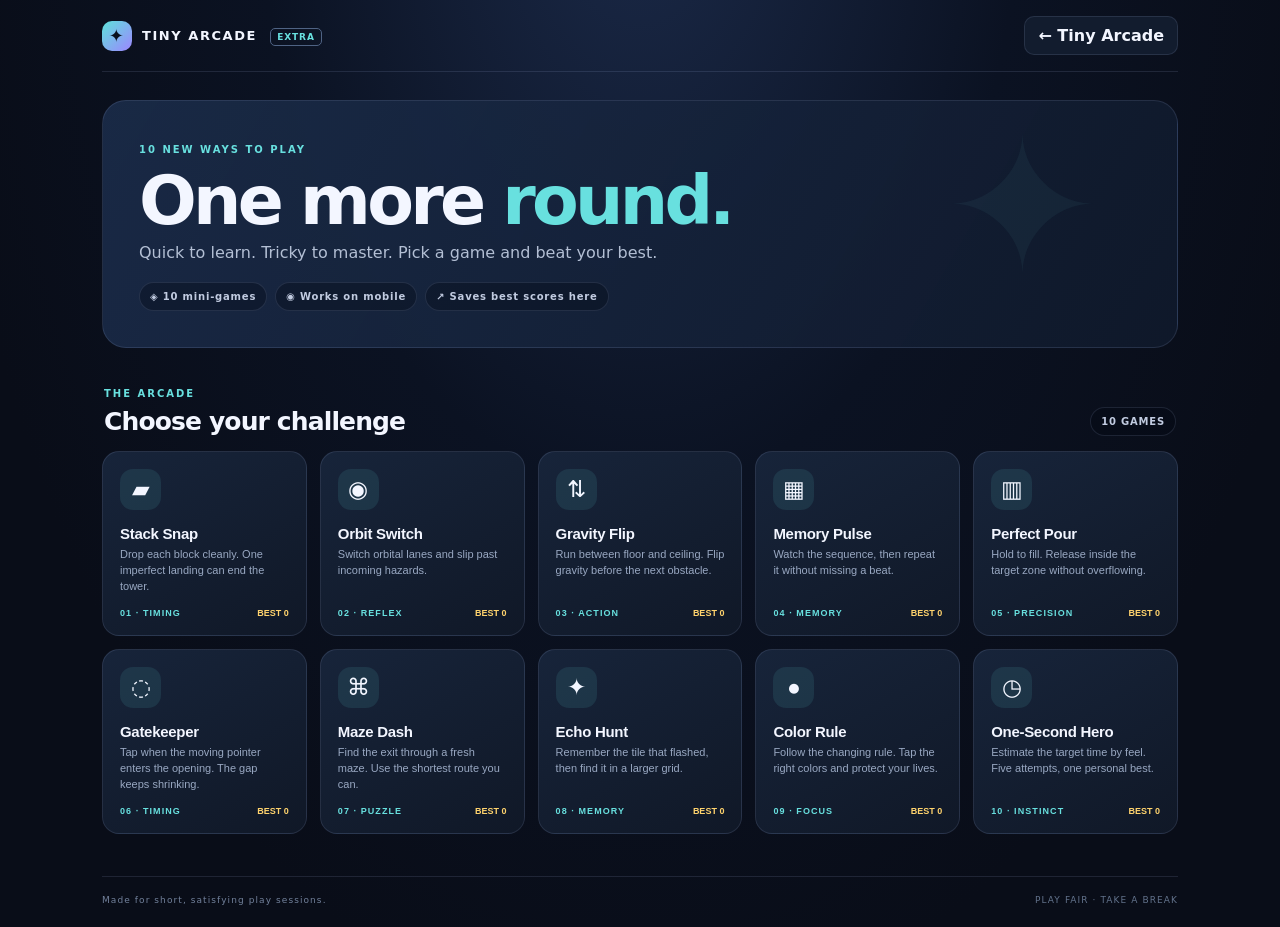
==== extra/index.html @ 7ef10a9d "Add More Games expansion: 10 extra games at /extra/ + homepage section" ====
<!doctype html>
<html lang="en">
<head>
  <meta charset="utf-8">
  <meta name="viewport" content="width=device-width, initial-scale=1, viewport-fit=cover">
  <meta name="theme-color" content="#090d18">
  <meta name="description" content="Ten quick, replayable browser arcade games.">
  <title>Tiny Arcade — New Games</title>
  <link rel="stylesheet" href="style.css?v=20261113-3">
<script async src="https://pagead2.googlesyndication.com/pagead/js/adsbygoogle.js?client=ca-pub-3175371468463396"
       crossorigin="anonymous"></script>
</head>
<body>
  <div class="site-shell">
    <header class="topbar">
      <a class="brand" href="./" aria-label="Tiny Arcade home"><span class="brand-mark">✦</span><span>TINY ARCADE <small>EXTRA</small></span></a>
      <div class="top-actions">
        <a class="back-btn" style="text-decoration:none" href="../">← Tiny Arcade</a>
        <button id="backBtn" class="back-btn" type="button" hidden>← All games</button>
        <span class="best-chip" id="bestChip" hidden>BEST <b id="bestValue">0</b></span>
      </div>
    </header>

    <main id="app" class="app-main">
      <section id="homeView">
        <div class="hero">
          <div class="eyebrow">10 NEW WAYS TO PLAY</div>
          <h1>One more <span>round.</span></h1>
          <p>Quick to learn. Tricky to master. Pick a game and beat your best.</p>
          <div class="hero-pills"><span>◈ 10 mini-games</span><span>◉ Works on mobile</span><span>↗ Saves best scores here</span></div>
        </div>
        <div class="section-heading"><div><span class="eyebrow">THE ARCADE</span><h2>Choose your challenge</h2></div><span class="game-count">10 GAMES</span></div>
        <div id="gameGrid" class="game-grid"></div>
      </section>

      <section id="gameView" hidden>
        <div class="game-heading">
          <div><div class="eyebrow" id="gameCategory">ARCADE GAME</div><h1 id="gameTitle">Game title</h1><p id="gameDescription"></p></div>
          <div class="score-card"><span id="scoreLabel">SCORE</span><strong id="scoreValue">0</strong><small id="levelValue">LEVEL 1</small></div>
        </div>
        <div class="game-panel">
          <div id="gameMessage" class="game-message" aria-live="polite">Ready?</div>
          <div id="playfield" class="playfield"></div>
          <div id="gameControls" class="game-controls"></div>
        </div>
        <p class="game-footnote">No sign-in. No purchases. Your best score is saved on this device.</p>
      </section>
    </main>
    <footer class="footer"><span>Made for short, satisfying play sessions.</span><span>PLAY FAIR · TAKE A BREAK</span></footer>
  </div>
  <script src="app.js?v=20261113-3"></script>
</body>
</html>
---- extra/style.css ----
:root{color-scheme:dark;--bg:#090d18;--panel:#111a2b;--panel2:#172238;--line:rgba(185,205,255,.12);--text:#f3f6ff;--muted:#99a8c2;--cyan:#68e0df;--violet:#a997ff;--pink:#ff83b7;--yellow:#ffd36d;--green:#88e8ab;--red:#ff777e;font-family:Inter,ui-sans-serif,system-ui,-apple-system,BlinkMacSystemFont,"Segoe UI",sans-serif}
*{box-sizing:border-box}html,body{margin:0;min-height:100%;background:radial-gradient(ellipse at 50% -15%,#1b2a49 0,#0b1222 42%,var(--bg) 78%);color:var(--text)}body{min-height:100vh}.site-shell{max-width:1120px;margin:0 auto;padding:0 22px;min-height:100vh;display:flex;flex-direction:column}.topbar{height:72px;display:flex;align-items:center;justify-content:space-between;border-bottom:1px solid var(--line)}.brand{display:flex;align-items:center;gap:10px;color:var(--text);text-decoration:none;font-size:13px;font-weight:900;letter-spacing:.12em}.brand-mark{display:grid;place-items:center;width:30px;height:30px;border-radius:10px;background:linear-gradient(135deg,#5ee2db,#9d86ff);color:#08101d;font-size:18px}.brand small{margin-left:7px;padding:3px 6px;border:1px solid #4f6384;border-radius:5px;color:var(--cyan);font-size:9px;letter-spacing:.1em}.top-actions{display:flex;align-items:center;gap:12px}.back-btn{border:1px solid var(--line);background:#121c2e;color:var(--text);padding:9px 13px;border-radius:10px;font-weight:700;cursor:pointer}.best-chip{border:1px solid var(--line);border-radius:999px;padding:8px 12px;color:var(--muted);font-size:10px;letter-spacing:.14em}.best-chip b{color:var(--yellow);margin-left:7px;font-size:13px}.app-main{flex:1;padding:28px 0 42px}.hero{padding:43px 36px 36px;border:1px solid var(--line);border-radius:24px;background:linear-gradient(120deg,rgba(27,45,75,.88),rgba(16,25,43,.92));position:relative;overflow:hidden}.hero:after{content:"✦";position:absolute;right:7%;top:12px;font-size:190px;line-height:1;color:rgba(104,224,223,.055);pointer-events:none}.eyebrow{font-size:10px;font-weight:900;letter-spacing:.2em;color:var(--cyan)}h1,h2,p{margin-top:0}.hero h1{font-size:clamp(38px,7vw,68px);letter-spacing:-.055em;margin:12px 0 8px;line-height:1}.hero h1 span{color:var(--cyan)}.hero p{color:#b3bfd4;font-size:16px;max-width:540px;margin-bottom:20px}.hero-pills{display:flex;flex-wrap:wrap;gap:8px}.hero-pills span,.game-count{font-size:10px;font-weight:800;letter-spacing:.08em;color:#c1cbe0;background:rgba(5,10,20,.36);border:1px solid var(--line);padding:8px 10px;border-radius:999px}.section-heading{display:flex;align-items:end;justify-content:space-between;margin:34px 2px 15px}.section-heading h2{margin:6px 0 0;font-size:25px;letter-spacing:-.035em}.game-grid{display:grid;grid-template-columns:repeat(5,minmax(0,1fr));gap:13px}.game-card{min-height:174px;text-align:left;color:var(--text);padding:17px;border:1px solid var(--line);border-radius:17px;background:linear-gradient(150deg,#17243a,#101827);cursor:pointer;transition:transform .18s,border-color .18s,background .18s;display:flex;flex-direction:column;align-items:flex-start}.game-card:hover,.game-card:focus-visible{transform:translateY(-3px);border-color:rgba(104,224,223,.55);background:linear-gradient(150deg,#1c304a,#121d31);outline:none}.game-icon{width:41px;height:41px;display:grid;place-items:center;border-radius:13px;background:rgba(104,224,223,.1);font-size:23px;margin-bottom:15px}.game-card h3{font-size:15px;margin:0 0 5px;letter-spacing:-.02em}.game-card p{font-size:11px;line-height:1.45;color:var(--muted);margin:0}.card-bottom{margin-top:auto;padding-top:13px;display:flex;align-items:center;justify-content:space-between;width:100%;font-size:9px;color:var(--cyan);font-weight:900;letter-spacing:.12em}.card-best{color:var(--yellow);letter-spacing:0}.game-heading{display:flex;justify-content:space-between;gap:18px;align-items:center;margin:6px 0 20px}.game-heading h1{font-size:clamp(30px,5vw,44px);letter-spacing:-.05em;margin:7px 0 5px}.game-heading p{color:var(--muted);margin:0;font-size:13px}.score-card{min-width:105px;text-align:right;padding:12px 15px;border:1px solid var(--line);border-radius:14px;background:rgba(17,26,43,.8)}.score-card span,.score-card small{display:block;color:var(--muted);font-size:9px;letter-spacing:.16em;font-weight:900}.score-card strong{display:block;font-size:27px;color:var(--yellow);line-height:1.2}.score-card small{margin-top:4px}.game-panel{max-width:680px;margin:0 auto;padding:16px;border-radius:22px;border:1px solid var(--line);background:linear-gradient(150deg,rgba(21,32,52,.97),rgba(12,19,32,.98));box-shadow:0 20px 60px rgba(0,0,0,.22)}.game-message{min-height:29px;text-align:center;color:#c7d3e8;font-size:13px;font-weight:700;padding:5px 5px 12px}.playfield{min-height:300px;display:flex;justify-content:center;align-items:center;position:relative;overflow:hidden;border-radius:15px;background:radial-gradient(ellipse at 50% 20%,rgba(55,78,116,.3),rgba(5,10,19,.94));border:1px solid rgba(180,205,255,.08);touch-action:manipulation}.game-controls{display:flex;justify-content:center;align-items:center;gap:9px;flex-wrap:wrap;padding-top:14px}.game-controls button,.primary-btn,.secondary-btn{border:1px solid var(--line);border-radius:11px;padding:11px 16px;background:#1a2941;color:var(--text);font:inherit;font-size:12px;font-weight:850;cursor:pointer;touch-action:manipulation}.game-controls button:hover,.primary-btn:hover,.secondary-btn:hover{border-color:var(--cyan)}.primary-btn{background:linear-gradient(135deg,#63dcd8,#8fe4b5);color:#08121e;border:0}.secondary-btn{background:#1a2941}.game-footnote{text-align:center;color:#73829c;font-size:10px;margin:13px 0 0}.footer{padding:18px 0 22px;border-top:1px solid var(--line);display:flex;justify-content:space-between;gap:10px;color:#72819b;font-size:9px;letter-spacing:.12em}.canvas-game{width:min(100%,430px);height:auto;display:block;touch-action:none}.big-action{min-width:180px;min-height:53px;font-size:13px;letter-spacing:.08em}.pad-grid{display:grid;grid-template-columns:repeat(2,minmax(105px,135px));gap:11px}.memory-pad{height:105px;border:2px solid rgba(255,255,255,.12);border-radius:17px;cursor:pointer;opacity:.78;transition:filter .1s,transform .1s,opacity .1s}.memory-pad.active{filter:brightness(1.9);opacity:1;transform:scale(.96);box-shadow:0 0 25px currentColor}.pad-0{background:#2eaa87;color:#2eaa87}.pad-1{background:#d65c72;color:#d65c72}.pad-2{background:#5688df;color:#5688df}.pad-3{background:#e2ae4c;color:#e2ae4c}.pour-wrap{width:min(86%,360px);display:flex;align-items:center;gap:17px}.pour-track{position:relative;width:75px;height:260px;border:3px solid rgba(210,228,255,.6);border-radius:13px 13px 20px 20px;overflow:hidden;background:rgba(255,255,255,.04);box-shadow:inset 0 0 16px rgba(0,0,0,.28)}.pour-target{position:absolute;left:0;right:0;background:rgba(136,232,171,.2);border-top:2px dashed var(--green);border-bottom:2px dashed var(--green)}.pour-fill{position:absolute;bottom:0;left:0;right:0;height:0;background:linear-gradient(0deg,#37a9cd,#68e0df);transition:height .04s linear}.pour-labels{display:flex;flex-direction:column;gap:12px;color:var(--muted);font-size:11px}.pour-labels strong{color:var(--green);font-size:18px}.maze{display:grid;gap:0;width:min(86vw,390px);aspect-ratio:1/1;background:#0c1424;padding:4px;border-radius:7px}.maze-cell{display:grid;place-items:center;min-width:0;min-height:0;color:var(--text);font-size:clamp(11px,3vw,19px);font-weight:900;border-color:rgba(132,160,201,.32);border-style:solid;border-width:1.5px}.maze-cell.player{background:rgba(104,224,223,.18);color:var(--cyan)}.maze-cell.goal{background:rgba(255,211,109,.13);color:var(--yellow)}.dpad{display:grid;grid-template-columns:repeat(3,42px);grid-template-rows:repeat(2,38px);gap:5px}.dpad button{padding:0}.dpad .up{grid-column:2}.dpad .left{grid-column:1;grid-row:2}.dpad .down{grid-column:2;grid-row:2}.dpad .right{grid-column:3;grid-row:2}.echo-grid{display:grid;grid-template-columns:repeat(var(--cols),1fr);gap:8px;width:min(88%,380px);aspect-ratio:1}.echo-tile{border:1px solid var(--line);border-radius:10px;background:#1a2941;cursor:pointer;min-width:0}.echo-tile.target{background:linear-gradient(135deg,#ffe08b,#ff9b73);box-shadow:0 0 22px rgba(255,211,109,.4)}.color-board{display:grid;grid-template-columns:repeat(4,minmax(48px,72px));gap:11px}.color-dot{width:clamp(48px,14vw,72px);aspect-ratio:1;border-radius:50%;border:3px solid rgba(255,255,255,.13);cursor:pointer;box-shadow:inset 0 -8px 13px rgba(0,0,0,.18)}.color-dot.done{opacity:.22;transform:scale(.83);pointer-events:none}.timer-ring{width:220px;height:220px;border-radius:50%;border:1px solid rgba(255,255,255,.1);display:grid;place-items:center;background:radial-gradient(circle,rgba(104,224,223,.07),transparent 65%);text-align:center}.timer-ring strong{display:block;font-size:36px;color:var(--cyan)}.timer-ring span{font-size:10px;color:var(--muted);letter-spacing:.14em}.overlay{position:absolute;inset:0;background:rgba(5,9,17,.87);backdrop-filter:blur(5px);display:grid;place-items:center;padding:20px;z-index:5}.overlay-card{max-width:330px;width:100%;text-align:center;padding:25px;border:1px solid var(--line);border-radius:19px;background:#142138}.overlay-card .result-icon{font-size:34px}.overlay-card h2{margin:9px 0 5px;font-size:25px}.overlay-card p{color:var(--muted);font-size:13px;line-height:1.5;margin-bottom:18px}.overlay-actions{display:flex;gap:8px;justify-content:center;flex-wrap:wrap}.overlay-actions button{min-width:115px}.footer span:last-child{color:#62728b}@media(max-width:900px){.game-grid{grid-template-columns:repeat(3,minmax(0,1fr))}}@media(max-width:600px){.site-shell{padding:0 13px}.topbar{height:61px}.app-main{padding:18px 0 30px}.hero{padding:30px 21px 25px;border-radius:18px}.hero:after{font-size:130px;right:-3%;top:26px}.hero p{font-size:14px;max-width:88%}.game-grid{grid-template-columns:repeat(2,minmax(0,1fr));gap:9px}.game-card{min-height:158px;padding:13px;border-radius:14px}.game-icon{width:36px;height:36px;margin-bottom:11px}.game-card h3{font-size:13px}.game-card p{font-size:10px}.game-heading{align-items:flex-start}.game-heading p{max-width:230px;line-height:1.4}.score-card{min-width:82px;padding:9px 10px}.score-card strong{font-size:23px}.game-panel{padding:10px;border-radius:17px}.playfield{min-height:280px}.footer{font-size:8px;letter-spacing:.07em}.footer span:first-child{max-width:60%}.pad-grid{grid-template-columns:repeat(2, minmax(95px,120px))}.memory-pad{height:93px}}@media(prefers-reduced-motion:reduce){*{scroll-behavior:auto!important;transition:none!important}}
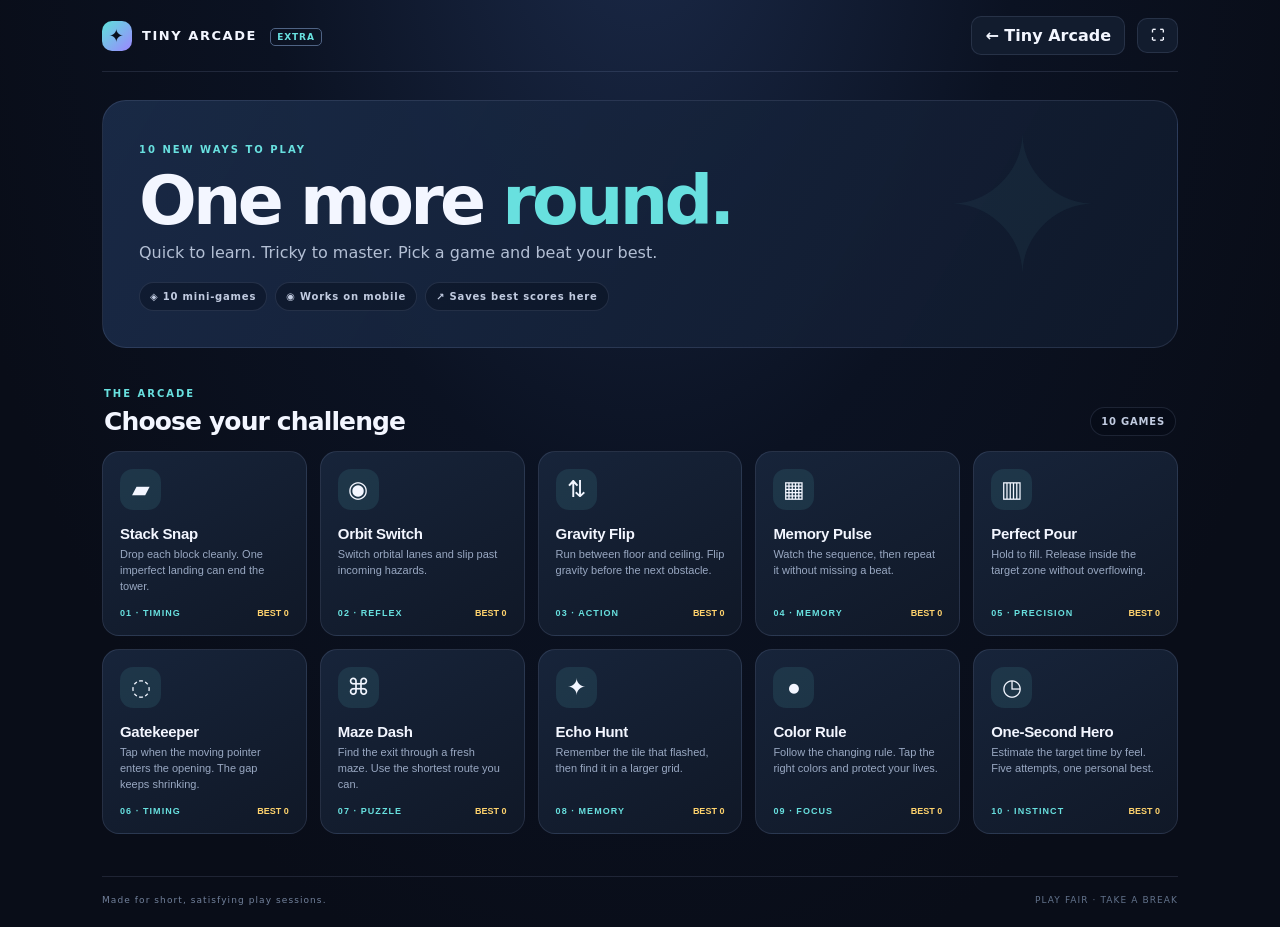
==== commit 5b443728: "Add fullscreen button to More Games app" ====
--- a/extra/index.html
+++ b/extra/index.html
@@ -17,6 +17,7 @@
       <div class="top-actions">
         <a class="back-btn" style="text-decoration:none" href="../">← Tiny Arcade</a>
         <button id="backBtn" class="back-btn" type="button" hidden>← All games</button>
+        <button id="fsBtn" class="back-btn" type="button" aria-label="Full screen" title="Full screen">⛶</button>
         <span class="best-chip" id="bestChip" hidden>BEST <b id="bestValue">0</b></span>
       </div>
     </header>
@@ -48,6 +49,6 @@
     </main>
     <footer class="footer"><span>Made for short, satisfying play sessions.</span><span>PLAY FAIR · TAKE A BREAK</span></footer>
   </div>
-  <script src="app.js?v=20261113-3"></script>
+  <script src="app.js?v=20261113-4"></script>
 </body>
 </html>
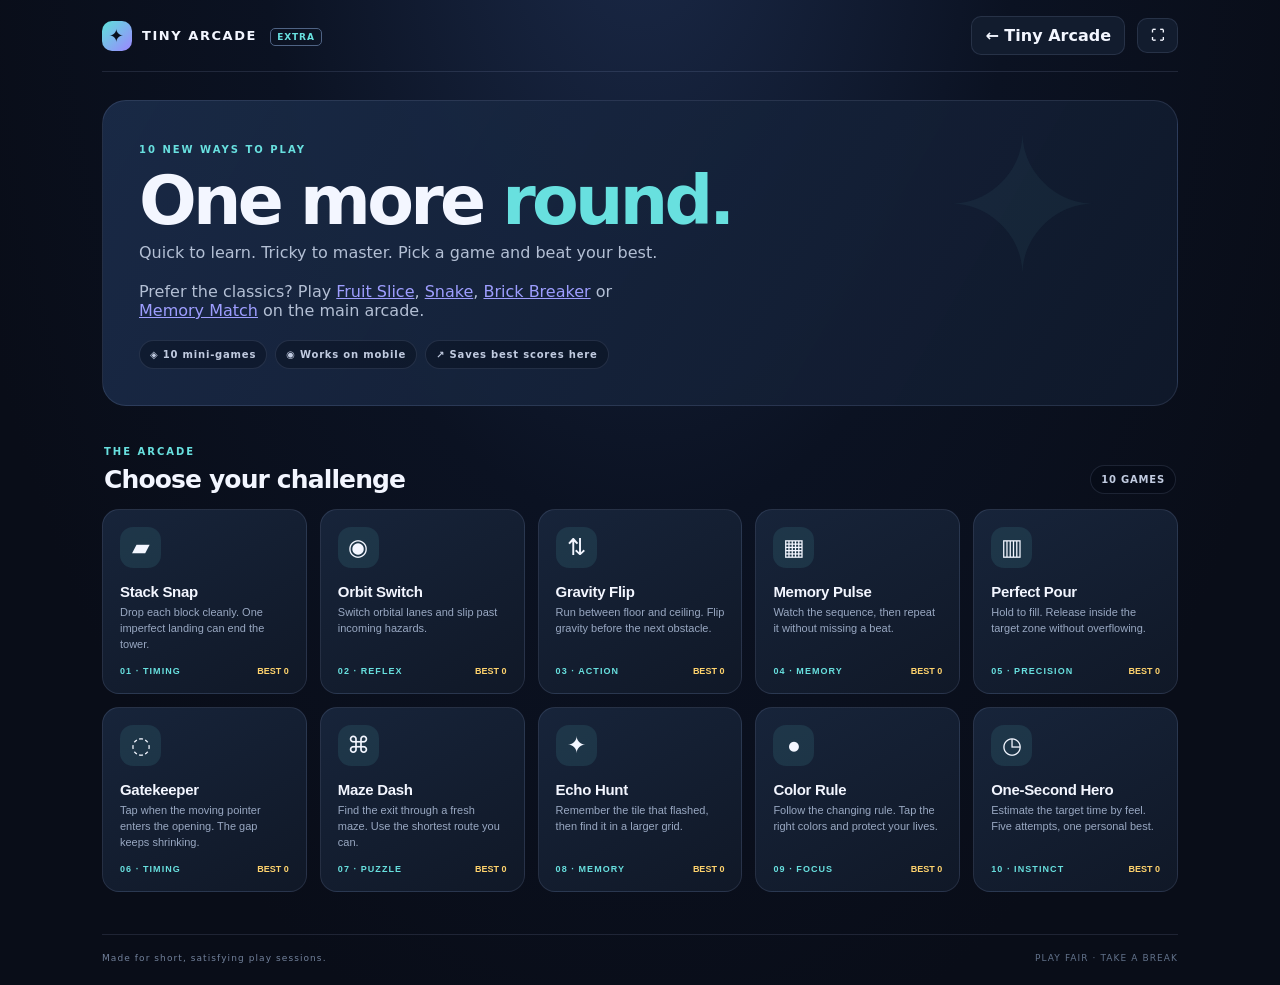
==== commit 84478bef: "SEO: in-text internal links + clearer game titles (video steps)" ====
--- a/extra/index.html
+++ b/extra/index.html
@@ -4,8 +4,8 @@
   <meta charset="utf-8">
   <meta name="viewport" content="width=device-width, initial-scale=1, viewport-fit=cover">
   <meta name="theme-color" content="#090d18">
-  <meta name="description" content="Ten quick, replayable browser arcade games.">
-  <title>Tiny Arcade — New Games</title>
+  <meta name="description" content="Ten more free browser games on Tiny Arcade: Stack Snap, Orbit Switch, Gravity Flip, Memory Pulse, Perfect Pour, Gatekeeper, Maze Dash, Echo Hunt, Color Rule and One-Second Hero. No downloads, no sign-up.">
+  <title>Tiny Arcade Extra — 10 More Free Browser Games</title>
   <link rel="stylesheet" href="style.css?v=20261113-3">
 <script async src="https://pagead2.googlesyndication.com/pagead/js/adsbygoogle.js?client=ca-pub-3175371468463396"
        crossorigin="anonymous"></script>
@@ -13,7 +13,7 @@
 <body>
   <div class="site-shell">
     <header class="topbar">
-      <a class="brand" href="./" aria-label="Tiny Arcade home"><span class="brand-mark">✦</span><span>TINY ARCADE <small>EXTRA</small></span></a>
+      <a class="brand" href="../" aria-label="Tiny Arcade home"><span class="brand-mark">✦</span><span>TINY ARCADE <small>EXTRA</small></span></a>
       <div class="top-actions">
         <a class="back-btn" style="text-decoration:none" href="../">← Tiny Arcade</a>
         <button id="backBtn" class="back-btn" type="button" hidden>← All games</button>
@@ -28,6 +28,7 @@
           <div class="eyebrow">10 NEW WAYS TO PLAY</div>
           <h1>One more <span>round.</span></h1>
           <p>Quick to learn. Tricky to master. Pick a game and beat your best.</p>
+          <p>Prefer the classics? Play <a href="../games/fruit-slice.html">Fruit Slice</a>, <a href="../games/snake.html">Snake</a>, <a href="../games/breaker.html">Brick Breaker</a> or <a href="../games/memory.html">Memory Match</a> on the main arcade.</p>
           <div class="hero-pills"><span>◈ 10 mini-games</span><span>◉ Works on mobile</span><span>↗ Saves best scores here</span></div>
         </div>
         <div class="section-heading"><div><span class="eyebrow">THE ARCADE</span><h2>Choose your challenge</h2></div><span class="game-count">10 GAMES</span></div>
@@ -49,6 +50,6 @@
     </main>
     <footer class="footer"><span>Made for short, satisfying play sessions.</span><span>PLAY FAIR · TAKE A BREAK</span></footer>
   </div>
-  <script src="app.js?v=20261113-4"></script>
+  <script src="app.js?v=20261113-5"></script>
 </body>
 </html>
